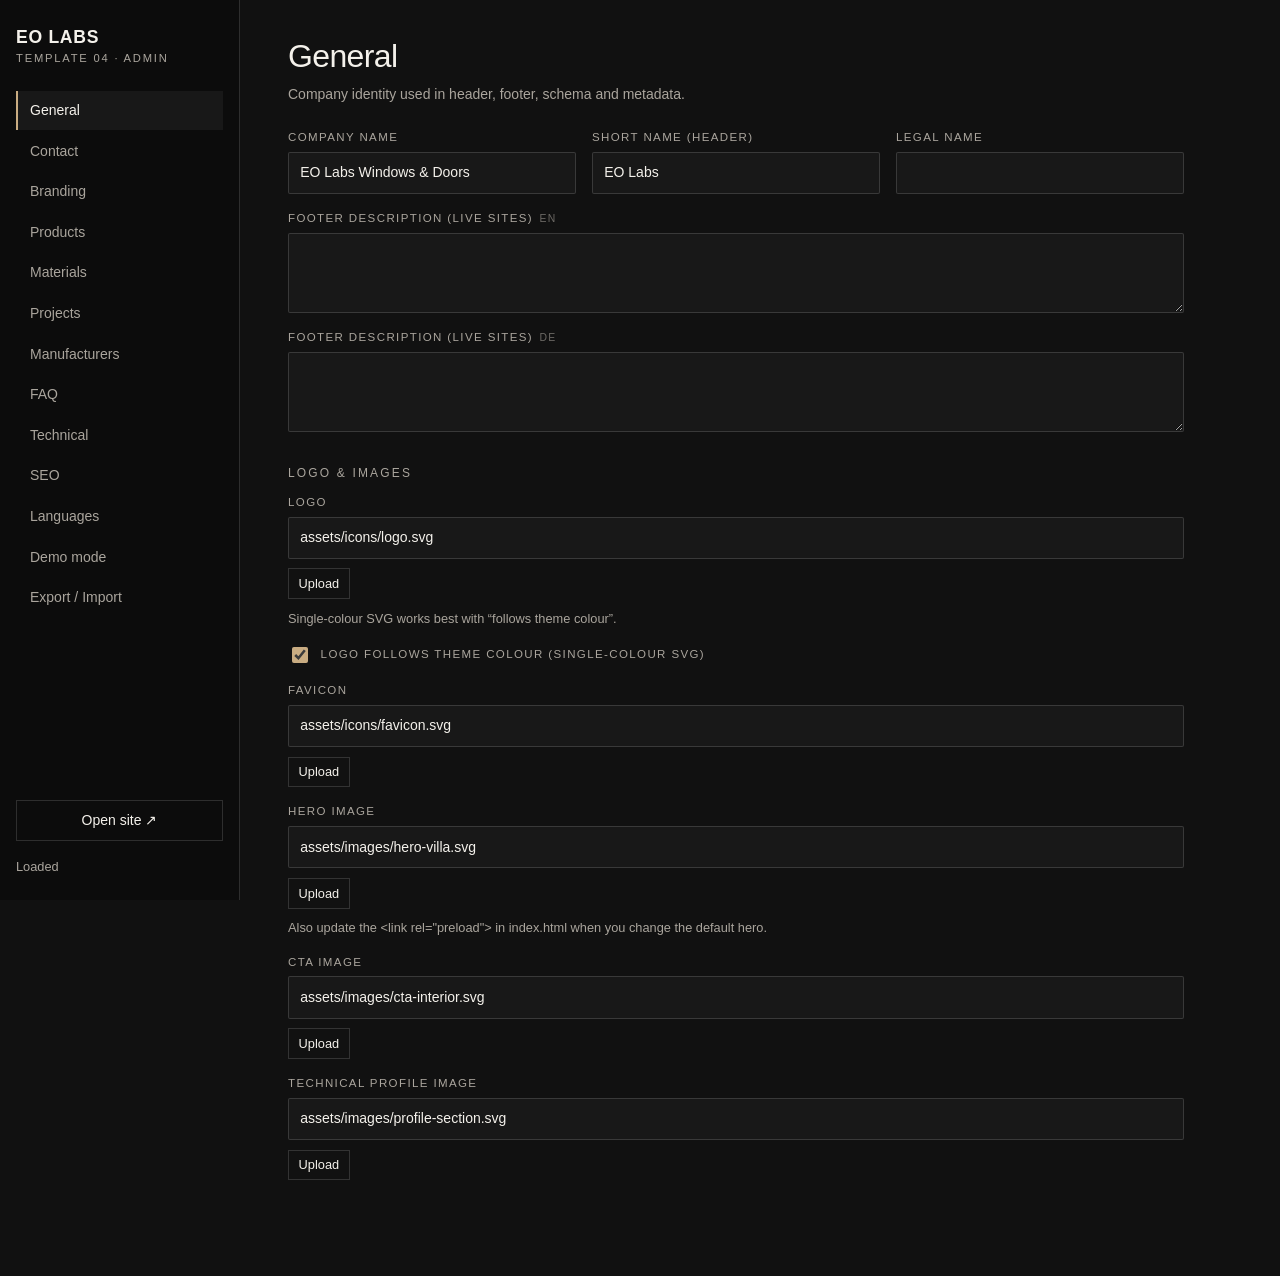
==== admin/index.html @ b3f419e1 "EO Labs Template 04: windows & doors website platform Co-Authored-By: Claude Sonnet 5.5 <noreply@ant" ====
<!doctype html>
<html lang="en">
<head>
  <meta charset="utf-8">
  <meta name="viewport" content="width=device-width, initial-scale=1">
  <meta name="robots" content="noindex, nofollow">
  <title>EO Labs Template 04 — Admin</title>
  <link rel="icon" href="../assets/icons/favicon.svg" type="image/svg+xml">
  <link rel="stylesheet" href="admin.css">
  <script src="../data/site.config.js"></script>
  <script src="../data/client.override.js"></script>
  <script src="../js/config.js"></script>
</head>
<body>
  <div class="shell">
    <aside class="side" aria-label="Sections">
      <div class="side__brand"><strong>EO Labs</strong><span>Template 04 · Admin</span></div>
      <nav id="nav"></nav>
      <div class="side__foot">
        <a class="btn btn--ghost" href="../index.html" target="_blank" rel="noopener">Open site ↗</a>
        <p class="hint" id="status" role="status" aria-live="polite">Loaded</p>
      </div>
    </aside>
    <main class="main" id="panel" tabindex="-1"></main>
  </div>
  <script src="../data/products.js"></script>
  <script src="../data/materials.js"></script>
  <script src="../data/projects.js"></script>
  <script src="../data/manufacturers.js"></script>
  <script src="../data/faq.js"></script>
  <script src="../data/options.js"></script>
  <script src="../data/translations.js"></script>
  <script src="admin.js"></script>
</body>
</html>
---- admin/admin.css ----
:root { --bg:#111; --panel:#181818; --line:rgba(255,255,255,.14); --fg:#F4F1EB; --muted:#AAA59D; --accent:#C9AC82; --danger:#e2735a; }
* { box-sizing: border-box; }
body { margin: 0; background: var(--bg); color: var(--fg); font: 14px/1.5 Inter, "Helvetica Neue", Arial, sans-serif; }
button, input, select, textarea { font: inherit; color: inherit; }
:focus-visible { outline: 2px solid var(--accent); outline-offset: 2px; }
.shell { display: grid; grid-template-columns: 15rem minmax(0, 1fr); min-height: 100vh; }
.side { position: sticky; top: 0; height: 100vh; display: flex; flex-direction: column; gap: 1.5rem; padding: 1.5rem 1rem; border-right: 1px solid var(--line); background: #0c0c0c; overflow-y: auto; }
.side__brand { display: grid; } .side__brand strong { font-size: 1.1rem; letter-spacing: .04em; text-transform: uppercase; } .side__brand span { font-size: .7rem; letter-spacing: .16em; text-transform: uppercase; color: var(--muted); }
#nav { display: grid; gap: 2px; }
#nav button { text-align: left; padding: .55rem .75rem; border: 0; background: none; color: var(--muted); cursor: pointer; border-left: 2px solid transparent; }
#nav button:hover { color: var(--fg); }
#nav button[aria-current="page"] { color: var(--fg); border-left-color: var(--accent); background: rgba(255,255,255,.05); }
.side__foot { margin-top: auto; display: grid; gap: .75rem; }
.main { padding: 2rem clamp(1rem, 4vw, 3rem) 5rem; max-width: 62rem; outline: none; }
h1 { font-weight: 300; font-size: 2rem; margin: 0 0 .25rem; letter-spacing: -.02em; }
h2 { font-size: .75rem; letter-spacing: .18em; text-transform: uppercase; color: var(--muted); margin: 2rem 0 .75rem; font-weight: 500; }
.lead { color: var(--muted); margin: 0 0 1.5rem; max-width: 60ch; }
.hint { color: var(--muted); font-size: .8rem; margin: .25rem 0 0; }
.grid { display: grid; grid-template-columns: repeat(auto-fit, minmax(16rem, 1fr)); gap: 1rem; }
.field { display: grid; gap: .35rem; margin-bottom: 1rem; }
.field > label, .field > .lbl { font-size: .72rem; letter-spacing: .12em; text-transform: uppercase; color: var(--muted); }
.field .lang { font-size: .65rem; opacity: .6; margin-left: .4rem; }
input[type="text"], input[type="email"], input[type="url"], input[type="tel"], select, textarea { width: 100%; padding: .6rem .7rem; background: var(--panel); border: 1px solid var(--line); border-radius: 2px; }
textarea { min-height: 5rem; resize: vertical; }
input[type="color"] { width: 2.6rem; height: 2.4rem; padding: 0; background: none; border: 1px solid var(--line); }
.row { display: flex; align-items: center; gap: .6rem; flex-wrap: wrap; }
.check { display: flex; gap: .6rem; align-items: center; cursor: pointer; }
.check input { accent-color: var(--accent); width: 1rem; height: 1rem; }
.btn { padding: .55rem 1rem; border: 1px solid var(--accent); background: var(--accent); color: #181818; cursor: pointer; text-decoration: none; display: inline-block; text-align: center; }
.btn--ghost { background: none; color: var(--fg); border-color: var(--line); }
.btn--ghost:hover { border-color: var(--fg); }
.btn--danger { background: none; color: var(--danger); border-color: rgba(226,115,90,.4); }
.btn--sm { padding: .3rem .6rem; font-size: .8rem; }
.list { border-top: 1px solid var(--line); }
.item { border-bottom: 1px solid var(--line); }
.item__head { display: flex; align-items: center; gap: .75rem; padding: .7rem 0; }
.item__title { flex: 1; min-width: 0; overflow: hidden; text-overflow: ellipsis; white-space: nowrap; }
.item__title small { color: var(--muted); margin-left: .5rem; }
.item.is-off .item__title { opacity: .5; }
.item__body { padding: .5rem 0 1.5rem 1rem; border-left: 1px solid var(--line); margin-bottom: 1rem; }
.thumbs { display: flex; flex-wrap: wrap; gap: .6rem; margin-bottom: .5rem; }
.thumb { display: grid; gap: .3rem; width: 9rem; }
.thumb img { width: 100%; height: 5.5rem; object-fit: cover; background: #222; border: 1px solid var(--line); }
.fin { display: grid; grid-template-columns: repeat(auto-fit, minmax(7rem, 1fr)) 3rem auto; gap: .4rem; align-items: center; margin-bottom: .4rem; }
.code { width: 100%; min-height: 14rem; font: 12px/1.5 ui-monospace, Menlo, monospace; }
.toast { color: var(--accent); }
@media (max-width: 800px) { .shell { grid-template-columns: 1fr; } .side { position: static; height: auto; } #nav { grid-template-columns: repeat(auto-fit, minmax(7rem, 1fr)); } }
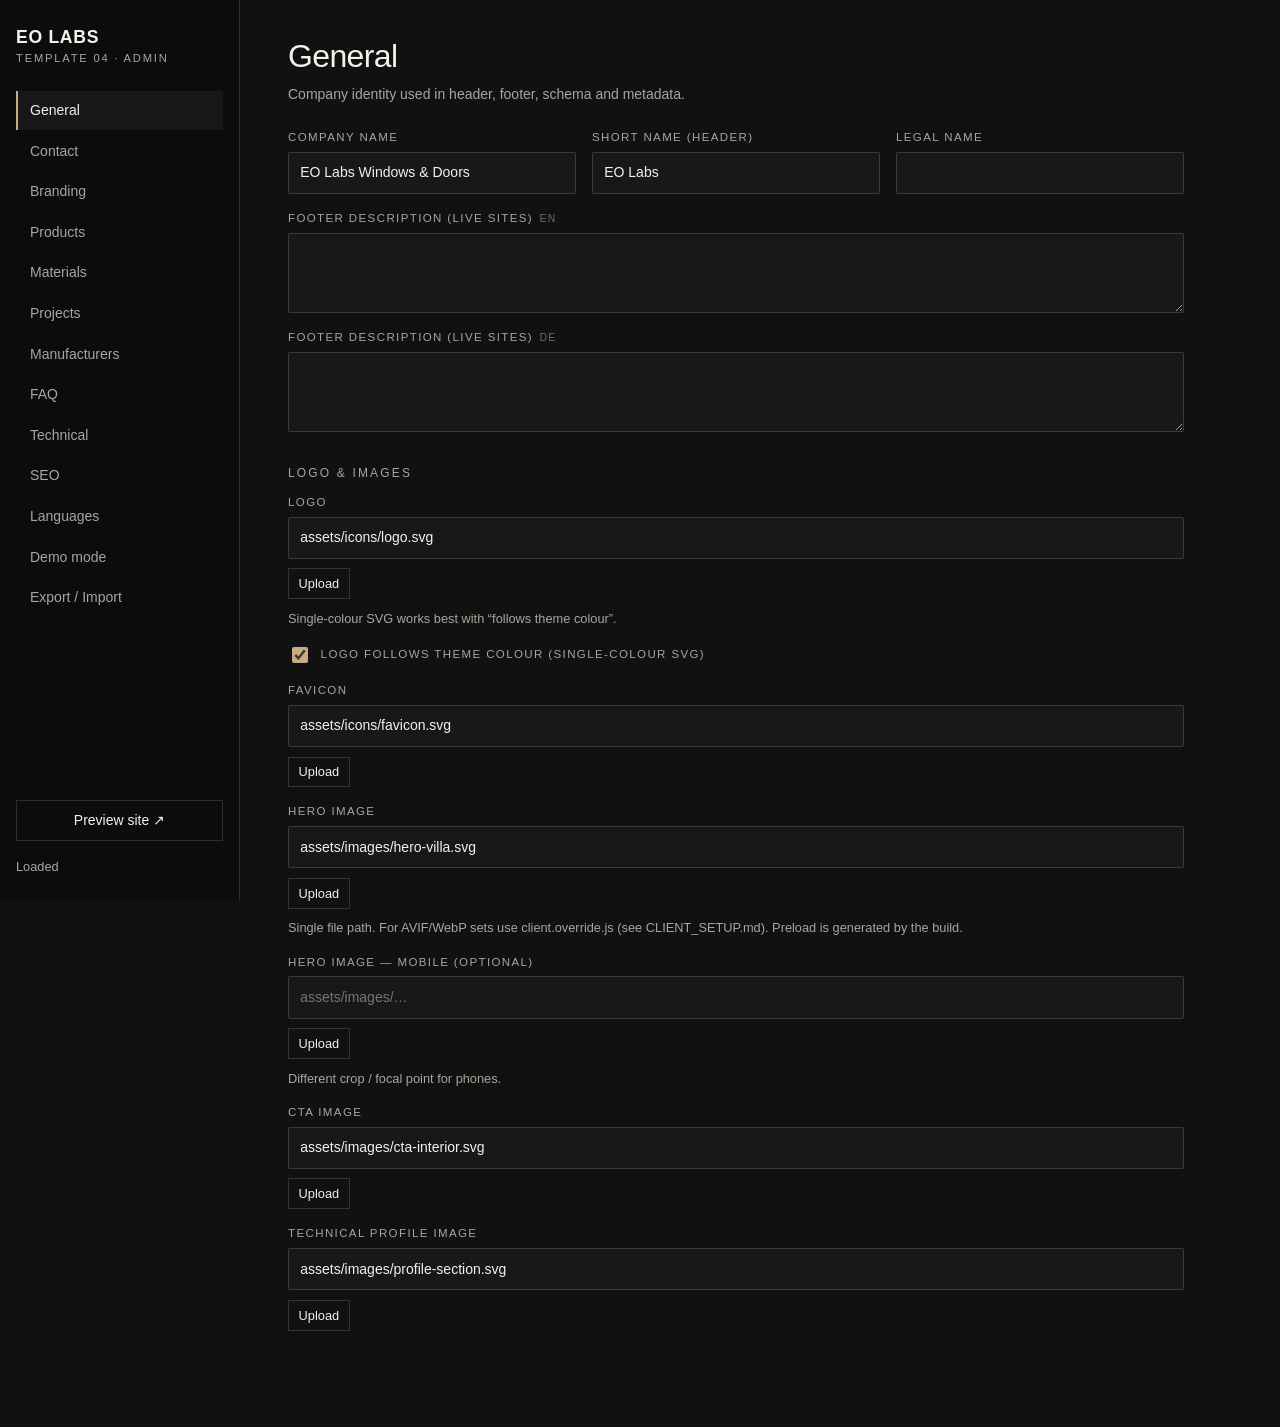
==== commit 1c96ed6b: "Prerendered HTML (SEO), client.config.js, per-language routes, data-driven configurator, image pipel" ====
--- a/admin/index.html
+++ b/admin/index.html
@@ -7,9 +7,6 @@
   <title>EO Labs Template 04 — Admin</title>
   <link rel="icon" href="../assets/icons/favicon.svg" type="image/svg+xml">
   <link rel="stylesheet" href="admin.css">
-  <script src="../data/site.config.js"></script>
-  <script src="../data/client.override.js"></script>
-  <script src="../js/config.js"></script>
 </head>
 <body>
   <div class="shell">
@@ -17,19 +14,17 @@
       <div class="side__brand"><strong>EO Labs</strong><span>Template 04 · Admin</span></div>
       <nav id="nav"></nav>
       <div class="side__foot">
-        <a class="btn btn--ghost" href="../index.html" target="_blank" rel="noopener">Open site ↗</a>
+        <a class="btn btn--ghost" href="../index.html" target="_blank" rel="noopener">Preview site ↗</a>
         <p class="hint" id="status" role="status" aria-live="polite">Loaded</p>
       </div>
     </aside>
     <main class="main" id="panel" tabindex="-1"></main>
   </div>
-  <script src="../data/products.js"></script>
-  <script src="../data/materials.js"></script>
-  <script src="../data/projects.js"></script>
-  <script src="../data/manufacturers.js"></script>
-  <script src="../data/faq.js"></script>
+  <script src="../data/client.config.js"></script>
+  <script src="../data/client.override.js"></script>
   <script src="../data/options.js"></script>
   <script src="../data/translations.js"></script>
+  <script src="../js/config.js"></script>
   <script src="admin.js"></script>
 </body>
 </html>
